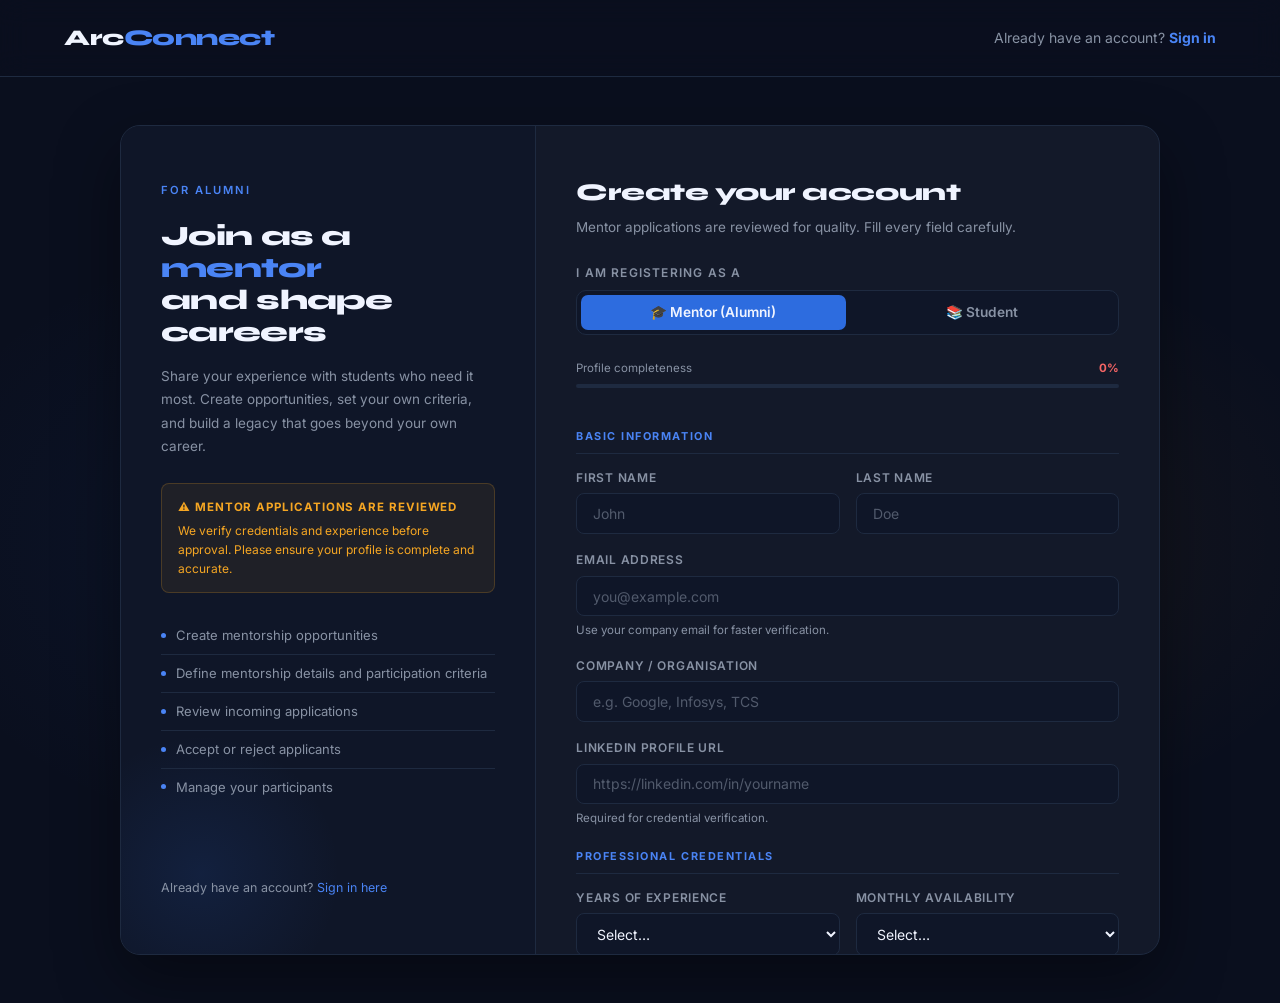
==== public/signup.html @ 40a2a5db "Initial commit: ArcConnect project" ====
<!DOCTYPE html>
<html lang="en">
<head>
  <meta charset="UTF-8"/>
  <meta name="viewport" content="width=device-width, initial-scale=1.0"/>
  <title>Register — ArcConnect</title>
  <link rel="preconnect" href="https://fonts.googleapis.com"/>
  <link href="https://fonts.googleapis.com/css2?family=Syne:wght@400;600;700;800&family=Inter:wght@300;400;500;600&display=swap" rel="stylesheet"/>
  <link rel="stylesheet" href="css/signup.css"/>
</head>
<body>

  <!-- NAV -->
  <nav>
    <a href="index.html" class="logo">Arc<span>Connect</span></a>
    <a href="login.html" class="nav-link">Already have an account? <strong>Sign in</strong></a>
  </nav>

  <div class="auth-page">
    <div class="auth-bg"></div>

    <div class="auth-wrap">

      <!-- LEFT PANEL -->
      <div class="auth-panel">
        <div class="panel-top">
          <p class="panel-eyebrow mentor" id="panelEyebrow">For Alumni</p>
          <h2 class="panel-title">
            Join as a <em class="mentor" id="panelTitleEm">mentor</em><br/>and shape careers
          </h2>
          <p class="panel-desc" id="panelDesc">
            Share your experience with students who need it most. Create opportunities, set your own criteria, and build a legacy that goes beyond your own career.
          </p>

          <div class="strict-notice visible" id="strictNotice">
            <p><strong>⚠ Mentor applications are reviewed</strong>
            We verify credentials and experience before approval. Please ensure your profile is complete and accurate.</p>
          </div>

          <ul class="panel-perks" id="perkList">
            <li><span class="perk-dot mentor"></span> Create mentorship opportunities</li>
            <li><span class="perk-dot mentor"></span> Define mentorship details and participation criteria</li>
            <li><span class="perk-dot mentor"></span> Review incoming applications</li>
            <li><span class="perk-dot mentor"></span> Accept or reject applicants</li>
            <li><span class="perk-dot mentor"></span> Manage your participants</li>
          </ul>
        </div>
        <div class="panel-bottom">
          Already have an account? <a href="login.html">Sign in here</a>
        </div>
      </div>

      <!-- RIGHT PANEL -->
      <div class="auth-form-wrap">

        <h1 class="form-heading">Create your account</h1>
        <p class="form-subhead" id="formSubhead">Mentor applications are reviewed for quality. Fill every field carefully.</p>

        <!-- Role Toggle -->
        <div class="role-toggle-wrap">
          <span class="role-toggle-label">I am registering as a</span>
          <div class="role-toggle">
            <button type="button" id="toggleMentor"  class="toggle-option active-mentor" onclick="setRole('mentor')">🎓 Mentor (Alumni)</button>
            <button type="button" id="toggleStudent" class="toggle-option"               onclick="setRole('student')">📚 Student</button>
          </div>
        </div>

        <!-- Profile completeness bar (mentor only) -->
        <div class="completeness-bar-wrap visible" id="completenessWrap">
          <div class="completeness-top">
            <span>Profile completeness</span>
            <strong id="completenessLabel" style="color:var(--error)">0%</strong>
          </div>
          <div class="c-bar"><div class="c-fill" id="cFill" style="width:0%"></div></div>
        </div>

        <form id="signupForm" onsubmit="handleSignup(event)" novalidate>

          <!-- BASIC INFO -->
          <p class="form-section-label" id="basicLabel">Basic Information</p>

          <div class="field-row">
            <div class="field">
              <label for="firstName">First name</label>
              <input type="text" id="firstName" placeholder="John" autocomplete="given-name" oninput="updateCompleteness()"/>
              <p class="field-error" id="firstNameError"></p>
            </div>
            <div class="field">
              <label for="lastName">Last name</label>
              <input type="text" id="lastName" placeholder="Doe" autocomplete="family-name" oninput="updateCompleteness()"/>
              <p class="field-error" id="lastNameError"></p>
            </div>
          </div>

          <div class="field">
            <label for="email">Email address</label>
            <input type="email" id="email" placeholder="you@example.com" autocomplete="email" oninput="updateCompleteness()"/>
            <p class="field-hint" id="emailHint">Use your company email for faster verification.</p>
            <p class="field-error" id="emailError"></p>
          </div>

          <div class="field">
            <label for="institution" id="institutionLabel">Company / Organisation</label>
            <input type="text" id="institution" placeholder="e.g. Google, Infosys, TCS" autocomplete="organization" oninput="updateCompleteness()"/>
            <p class="field-error" id="institutionError"></p>
          </div>

          <!-- LinkedIn (both roles) -->
          <div class="field">
            <label for="linkedin">LinkedIn profile URL</label>
            <input type="url" id="linkedin" placeholder="https://linkedin.com/in/yourname" oninput="updateCompleteness()"/>
            <p class="field-hint" id="linkedinHint">Required for credential verification.</p>
            <p class="field-error" id="linkedinError"></p>
          </div>

          <!-- MENTOR-ONLY FIELDS -->
          <div id="mentorFields">
            <p class="form-section-label">Professional Credentials</p>

            <div class="field-row">
              <div class="field">
                <label for="yearsExp">Years of experience</label>
                <select id="yearsExp" oninput="updateCompleteness()">
                  <option value="">Select…</option>
                  <option value="2">2 years</option>
                  <option value="3">3 years</option>
                  <option value="4">4 years</option>
                  <option value="5">5 years</option>
                  <option value="6">6–8 years</option>
                  <option value="9">9–12 years</option>
                  <option value="13">13+ years</option>
                </select>
                <p class="field-hint">Minimum 2 years required.</p>
                <p class="field-error" id="yearsExpError"></p>
              </div>
              <div class="field">
                <label for="availability">Monthly availability</label>
                <select id="availability" oninput="updateCompleteness()">
                  <option value="">Select…</option>
                  <option value="2">2 hours / month (minimum)</option>
                  <option value="4">4 hours / month</option>
                  <option value="6">6 hours / month</option>
                  <option value="8">8+ hours / month</option>
                </select>
                <p class="field-hint">At least 2 hrs/month required.</p>
                <p class="field-error" id="availabilityError"></p>
              </div>
            </div>

            <p class="form-section-label">Profile & Motivation</p>

            <div class="field">
              <label for="bio">Professional bio</label>
              <textarea id="bio" placeholder="Briefly describe your career background, current role, and what you bring as a mentor…" oninput="updateCompleteness(); countWords('bio','bioCount',30)"></textarea>
              <div class="word-count" id="bioCount">0 / 30 words minimum</div>
              <p class="field-error" id="bioError"></p>
            </div>

            <div class="field">
              <label for="motivation">Why do you want to mentor?</label>
              <textarea id="motivation" placeholder="Describe your genuine motivation for guiding students. Avoid mentioning paid services, coaching packages, or recruitment…" oninput="updateCompleteness(); countWords('motivation','motivationCount',20)"></textarea>
              <div class="word-count" id="motivationCount">0 / 20 words minimum</div>
              <p class="field-hint">Profiles mentioning paid services or MLM will be rejected.</p>
              <p class="field-error" id="motivationError"></p>
            </div>
          </div>

          <!-- EXPERTISE / DEPARTMENT TAGS -->
          <p class="form-section-label" id="tagsLabel">Areas of Expertise</p>
          <div class="field">
            <label id="extraLabel">Expertise tags</label>
            <div class="tag-input-wrap" id="tagWrap" onclick="document.getElementById('tagInput').focus()">
              <div id="tagsDisplay"></div>
              <input type="text" id="tagInput" placeholder="Type and press Enter — e.g. Placements, Data Science" oninput="updateCompleteness()"/>
            </div>
            <p class="tag-hint" id="tagHint">Add up to 5 tags. Press Enter or comma to add.</p>
            <p class="field-error" id="extraError"></p>
          </div>

          <!-- ACCOUNT SECURITY -->
          <p class="form-section-label">Account Security</p>

          <div class="field">
            <label for="password">Password</label>
            <div class="password-wrap">
              <input type="password" id="password" placeholder="Min. 8 characters" autocomplete="new-password" oninput="checkStrength(this.value); updateCompleteness()"/>
              <button type="button" class="toggle-pass" onclick="togglePassword('password','eyeIcon1')">
                <svg id="eyeIcon1" viewBox="0 0 24 24" fill="none" stroke="currentColor" stroke-width="2" stroke-linecap="round" stroke-linejoin="round">
                  <path d="M1 12s4-8 11-8 11 8 11 8-4 8-11 8-11-8-11-8z"/><circle cx="12" cy="12" r="3"/>
                </svg>
              </button>
            </div>
            <div class="strength-bar"><div class="strength-fill" id="strengthFill"></div></div>
            <p class="strength-label" id="strengthLabel"></p>
            <p class="field-error" id="passError"></p>
          </div>

          <div class="field">
            <label for="confirmPassword">Confirm password</label>
            <div class="password-wrap">
              <input type="password" id="confirmPassword" placeholder="Repeat your password" autocomplete="new-password" oninput="updateCompleteness()"/>
              <button type="button" class="toggle-pass" onclick="togglePassword('confirmPassword','eyeIcon2')">
                <svg id="eyeIcon2" viewBox="0 0 24 24" fill="none" stroke="currentColor" stroke-width="2" stroke-linecap="round" stroke-linejoin="round">
                  <path d="M1 12s4-8 11-8 11 8 11 8-4 8-11 8-11-8-11-8z"/><circle cx="12" cy="12" r="3"/>
                </svg>
              </button>
            </div>
            <p class="field-error" id="confirmPassError"></p>
          </div>

          <!-- TERMS -->
          <div class="terms-row">
            <input type="checkbox" id="terms" onchange="updateCompleteness()"/>
            <label for="terms">I agree to the <a href="#">Terms of Service</a> and <a href="#">Privacy Policy</a></label>
          </div>
          <p class="field-error" id="termsError"></p>

          <!-- Mentor-only conduct checkbox -->
          <div class="terms-row" id="conductRow" style="margin-top:0.5rem;">
            <input type="checkbox" id="conduct" onchange="updateCompleteness()"/>
            <label for="conduct">I confirm I am not using this platform to pitch paid services, coaching packages, or recruitment. I commit to a minimum of 2 hours/month.</label>
          </div>
          <p class="field-error" id="conductError"></p>

          <button type="submit" class="btn-submit mentor" id="submitBtn">
            Create Mentor Account
          </button>

        </form>

        <div class="divider"><span>or</span></div>
        <p class="form-footer">Already have an account? <a href="login.html">Sign in</a></p>

      </div>
    </div>
  </div>

  <div class="toast" id="toast"></div>

  <script src="js/signup.js"></script>
</body>
</html>
---- public/css/signup.css ----
/* ── signup.css — ArcConnect Register Page ── */

*, *::before, *::after { box-sizing: border-box; margin: 0; padding: 0; }

:root {
  --navy:#0A0F1E; --navy2:#0F1628; --cobalt:#2D6CDF; --cobalt2:#4A84F5;
  --amber:#F5A623; --green:#2DD4A0; --white:#F0F4FF; --muted:#8892A4;
  --card:#131929; --border:#1E2A40; --error:#F56565;
}

html { scroll-behavior: smooth; }
body { background:var(--navy); color:var(--white); font-family:'Inter',sans-serif; font-size:16px; line-height:1.6; min-height:100vh; display:flex; flex-direction:column; }

/* ── NAV ── */
nav { display:flex; align-items:center; justify-content:space-between; padding:1.25rem 4rem; border-bottom:1px solid var(--border); background:rgba(10,15,30,0.9); backdrop-filter:blur(14px); position:sticky; top:0; z-index:100; }
.logo { font-family:'Syne',sans-serif; font-weight:800; font-size:1.4rem; letter-spacing:-0.02em; color:var(--white); text-decoration:none; }
.logo span { color:var(--cobalt2); }
.nav-link { font-size:0.875rem; color:var(--muted); text-decoration:none; transition:color 0.2s; }
.nav-link:hover { color:var(--white); }
.nav-link strong { color:var(--cobalt2); }

/* ── PAGE ── */
.auth-page { flex:1; display:flex; align-items:flex-start; justify-content:center; padding:3rem 1.5rem; position:relative; overflow:hidden; }
.auth-bg { position:absolute; inset:0; background: radial-gradient(ellipse 55% 50% at 30% 50%,rgba(45,108,223,0.08) 0%,transparent 70%), radial-gradient(ellipse 45% 45% at 75% 50%,rgba(245,166,35,0.06) 0%,transparent 70%); pointer-events:none; }

/* ── CARD ── */
.auth-wrap { display:grid; grid-template-columns:1fr 1.5fr; max-width:1040px; width:100%; background:var(--card); border:1px solid var(--border); border-radius:20px; overflow:hidden; box-shadow:0 24px 64px rgba(0,0,0,0.4); position:relative; z-index:1; }

/* ── LEFT PANEL ── */
.auth-panel { padding:3.5rem 2.5rem; background:var(--navy2); border-right:1px solid var(--border); display:flex; flex-direction:column; justify-content:space-between; position:relative; overflow:hidden; }
.auth-panel::before { content:''; position:absolute; bottom:-60px; left:-60px; width:280px; height:280px; border-radius:50%; background:radial-gradient(circle,rgba(45,108,223,0.12) 0%,transparent 70%); pointer-events:none; }
.panel-top { position:relative; z-index:1; }
.panel-eyebrow { font-size:0.7rem; font-weight:600; letter-spacing:0.18em; text-transform:uppercase; margin-bottom:1.25rem; transition:color 0.4s; }
.panel-eyebrow.mentor { color:var(--cobalt2); }
.panel-eyebrow.student { color:var(--amber); }
.panel-title { font-family:'Syne',sans-serif; font-size:1.75rem; font-weight:800; letter-spacing:-0.025em; line-height:1.15; margin-bottom:1rem; }
.panel-title em { font-style:normal; transition:color 0.4s; }
.panel-title em.mentor { color:var(--cobalt2); }
.panel-title em.student { color:var(--amber); }
.panel-desc { font-size:0.845rem; color:var(--muted); line-height:1.75; margin-bottom:1.5rem; }

/* Strict notice */
.strict-notice { background:rgba(245,166,35,0.07); border:1px solid rgba(245,166,35,0.2); border-radius:8px; padding:0.85rem 1rem; margin-bottom:1.5rem; display:none; }
.strict-notice.visible { display:block; }
.strict-notice p { font-size:0.75rem; color:var(--amber); line-height:1.6; }
.strict-notice p strong { display:block; margin-bottom:0.3rem; font-size:0.72rem; letter-spacing:0.08em; text-transform:uppercase; }

.panel-perks { list-style:none; }
.panel-perks li { font-size:0.815rem; color:var(--muted); padding:0.5rem 0; border-bottom:1px solid var(--border); display:flex; align-items:center; gap:0.6rem; }
.panel-perks li:last-child { border-bottom:none; }
.perk-dot { width:5px; height:5px; border-radius:50%; flex-shrink:0; transition:background 0.4s; }
.perk-dot.mentor { background:var(--cobalt2); }
.perk-dot.student { background:var(--amber); }
.panel-bottom { position:relative; z-index:1; font-size:0.78rem; color:var(--muted); margin-top:2rem; }
.panel-bottom a { color:var(--cobalt2); text-decoration:none; }
.panel-bottom a:hover { text-decoration:underline; }

/* ── RIGHT PANEL ── */
.auth-form-wrap { padding:3rem 2.5rem; display:flex; flex-direction:column; justify-content:flex-start; overflow-y:auto; max-height:92vh; }
.form-heading { font-family:'Syne',sans-serif; font-size:1.5rem; font-weight:800; letter-spacing:-0.02em; margin-bottom:0.3rem; }
.form-subhead { font-size:0.845rem; color:var(--muted); margin-bottom:1.5rem; }

/* ── ROLE TOGGLE ── */
.role-toggle-wrap { margin-bottom:1.5rem; }
.role-toggle-label { font-size:0.75rem; font-weight:600; letter-spacing:0.1em; text-transform:uppercase; color:var(--muted); margin-bottom:0.5rem; display:block; }
.role-toggle { display:flex; background:var(--navy2); border:1px solid var(--border); border-radius:10px; padding:4px; gap:4px; }
.toggle-option { flex:1; padding:0.6rem 0.75rem; border:none; border-radius:7px; font-family:'Inter',sans-serif; font-size:0.855rem; font-weight:600; cursor:pointer; background:transparent; color:var(--muted); transition:all 0.25s; display:flex; align-items:center; justify-content:center; gap:0.4rem; }
.toggle-option.active-mentor { background:var(--cobalt); color:var(--white); }
.toggle-option.active-student { background:var(--amber); color:#1a0d00; }

/* ── SECTION LABEL ── */
.form-section-label { font-size:0.68rem; font-weight:700; letter-spacing:0.14em; text-transform:uppercase; color:var(--cobalt2); margin:1.25rem 0 0.85rem; padding-bottom:0.5rem; border-bottom:1px solid var(--border); }
.form-section-label.amber { color:var(--amber); }

/* ── FIELDS ── */
.field-row { display:grid; grid-template-columns:1fr 1fr; gap:1rem; }
.field { margin-bottom:1rem; }
.field label { display:block; font-size:0.75rem; font-weight:600; color:var(--muted); letter-spacing:0.06em; text-transform:uppercase; margin-bottom:0.4rem; }
.field input[type=text], .field input[type=email], .field input[type=password],
.field input[type=url], .field input[type=number], .field select, .field textarea {
  width:100%; background:var(--navy2); border:1px solid var(--border); color:var(--white);
  border-radius:8px; padding:0.68rem 1rem; font-size:0.875rem; font-family:'Inter',sans-serif;
  outline:none; transition:border-color 0.2s,box-shadow 0.2s;
}
.field select { cursor:pointer; }
.field select option { background:var(--navy2); }
.field textarea { resize:vertical; min-height:90px; line-height:1.6; }
.field input:focus, .field select:focus, .field textarea:focus { border-color:var(--cobalt2); box-shadow:0 0 0 3px rgba(74,132,245,0.12); }
.field input::placeholder, .field textarea::placeholder { color:var(--muted); opacity:0.55; }
.field input.error-input, .field select.error-input, .field textarea.error-input { border-color:var(--error); }
.field-hint { font-size:0.72rem; color:var(--muted); margin-top:0.3rem; }
.field-error { font-size:0.74rem; color:var(--error); margin-top:0.3rem; display:none; }
.field-error.visible { display:block; }

/* ── WORD COUNT ── */
.word-count { font-size:0.7rem; color:var(--muted); text-align:right; margin-top:0.25rem; }
.word-count.ok { color:var(--green); }

/* ── TAG INPUT ── */
.tag-input-wrap { background:var(--navy2); border:1px solid var(--border); border-radius:8px; padding:0.5rem 0.75rem; display:flex; flex-wrap:wrap; gap:0.4rem; align-items:center; cursor:text; transition:border-color 0.2s,box-shadow 0.2s; }
.tag-input-wrap:focus-within { border-color:var(--cobalt2); box-shadow:0 0 0 3px rgba(74,132,245,0.12); }
.tag-input-wrap input { background:transparent!important; border:none!important; outline:none!important; color:var(--white); font-size:0.855rem; font-family:'Inter',sans-serif; padding:0.2rem 0.25rem; flex:1; min-width:120px; box-shadow:none!important; }
.tag-input-wrap input::placeholder { color:var(--muted); opacity:0.55; }
.tag-chip { display:inline-flex; align-items:center; gap:0.35rem; background:rgba(74,132,245,0.15); color:var(--cobalt2); border:1px solid rgba(74,132,245,0.3); border-radius:20px; padding:0.18rem 0.65rem; font-size:0.75rem; font-weight:600; white-space:nowrap; }
.tag-chip.student-tag { background:rgba(245,166,35,0.12); color:var(--amber); border-color:rgba(245,166,35,0.3); }
.tag-remove { cursor:pointer; opacity:0.6; font-size:0.85rem; line-height:1; transition:opacity 0.15s; }
.tag-remove:hover { opacity:1; }
.tag-hint { font-size:0.72rem; color:var(--muted); margin-top:0.35rem; }

/* ── PASSWORD ── */
.password-wrap { position:relative; }
.password-wrap input { padding-right:2.8rem; }
.toggle-pass { position:absolute; right:0.75rem; top:50%; transform:translateY(-50%); background:none; border:none; cursor:pointer; color:var(--muted); padding:0.2rem; transition:color 0.2s; }
.toggle-pass:hover { color:var(--white); }
.toggle-pass svg { width:16px; height:16px; display:block; }
.strength-bar { height:3px; background:var(--border); border-radius:3px; margin-top:0.5rem; overflow:hidden; }
.strength-fill { height:100%; width:0%; border-radius:3px; transition:width 0.3s,background 0.3s; }
.strength-label { font-size:0.72rem; margin-top:0.3rem; transition:color 0.3s; }

/* ── PROFILE COMPLETENESS ── */
.completeness-bar-wrap { margin-bottom:1.25rem; display:none; }
.completeness-bar-wrap.visible { display:block; }
.completeness-top { display:flex; justify-content:space-between; align-items:center; margin-bottom:0.4rem; }
.completeness-top span { font-size:0.72rem; color:var(--muted); }
.completeness-top strong { font-size:0.72rem; }
.c-bar { height:4px; background:var(--border); border-radius:4px; overflow:hidden; }
.c-fill { height:100%; border-radius:4px; transition:width 0.4s,background 0.4s; background:var(--cobalt2); }

/* ── TERMS ── */
.terms-row { display:flex; align-items:flex-start; gap:0.6rem; margin-bottom:0.5rem; }
.terms-row input[type=checkbox] { width:16px; height:16px; margin-top:0.2rem; flex-shrink:0; accent-color:var(--cobalt2); cursor:pointer; }
.terms-row label { font-size:0.8rem; color:var(--muted); cursor:pointer; }
.terms-row label a { color:var(--cobalt2); text-decoration:none; }
.terms-row label a:hover { text-decoration:underline; }

/* ── SUBMIT ── */
.btn-submit { width:100%; padding:0.875rem; border:none; border-radius:8px; font-family:'Inter',sans-serif; font-size:0.95rem; font-weight:600; cursor:pointer; margin-top:1rem; margin-bottom:1.5rem; transition:opacity 0.2s,transform 0.15s; }
.btn-submit:hover { opacity:0.88; transform:translateY(-1px); }
.btn-submit.mentor { background:var(--cobalt); color:var(--white); }
.btn-submit.student { background:var(--amber); color:#1a0d00; }
.btn-submit:disabled { opacity:0.5; cursor:not-allowed; transform:none; }

/* ── DIVIDER ── */
.divider { display:flex; align-items:center; gap:0.75rem; margin-bottom:1.25rem; }
.divider::before,.divider::after { content:''; flex:1; height:1px; background:var(--border); }
.divider span { font-size:0.75rem; color:var(--muted); white-space:nowrap; }

/* ── FORM FOOTER ── */
.form-footer { text-align:center; font-size:0.835rem; color:var(--muted); }
.form-footer a { color:var(--cobalt2); text-decoration:none; font-weight:500; }
.form-footer a:hover { text-decoration:underline; }

/* ── TOAST ── */
.toast { position:fixed; bottom:2rem; left:50%; transform:translateX(-50%) translateY(20px); background:var(--card); border:1px solid var(--border); color:var(--white); padding:0.75rem 1.5rem; border-radius:10px; font-size:0.855rem; box-shadow:0 8px 32px rgba(0,0,0,0.4); opacity:0; pointer-events:none; transition:opacity 0.3s,transform 0.3s; z-index:999; }
.toast.show { opacity:1; transform:translateX(-50%) translateY(0); }
.toast.success { border-color:var(--green); color:var(--green); }
.toast.fail { border-color:var(--error); color:var(--error); }

/* ── RESPONSIVE ── */
@media(max-width:780px) {
  nav { padding:1rem 1.5rem; }
  .auth-wrap { grid-template-columns:1fr; }
  .auth-panel { display:none; }
  .auth-form-wrap { padding:2rem 1.5rem; max-height:none; }
  .field-row { grid-template-columns:1fr; }
}
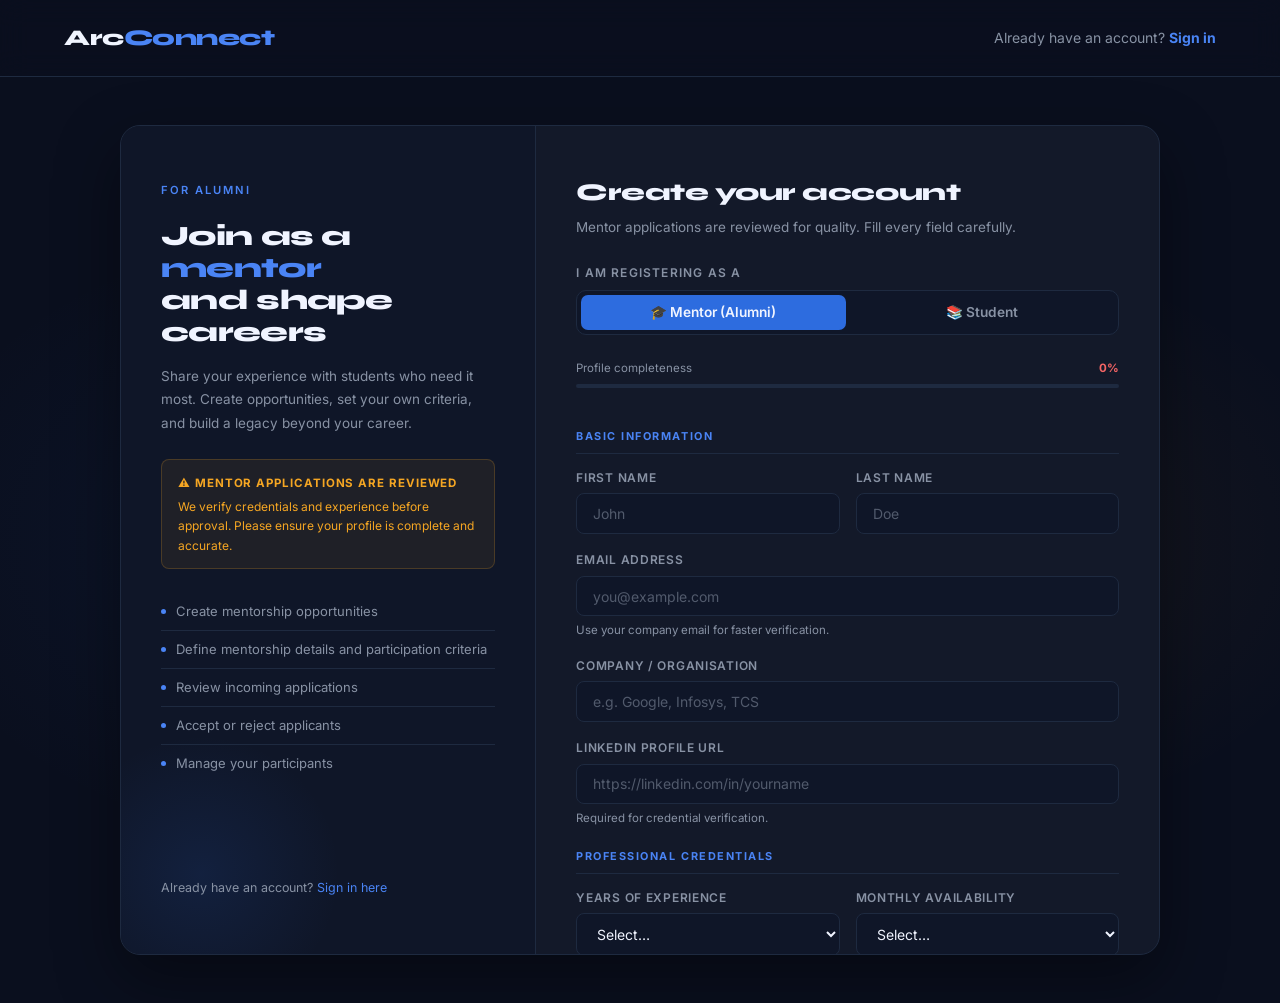
==== commit 709a191e: "Update opportunities router and add TODO" ====
--- a/public/signup.html
+++ b/public/signup.html
@@ -239,4 +239,4 @@
 
   <script src="js/signup.js"></script>
 </body>
-</html>
+</html>
